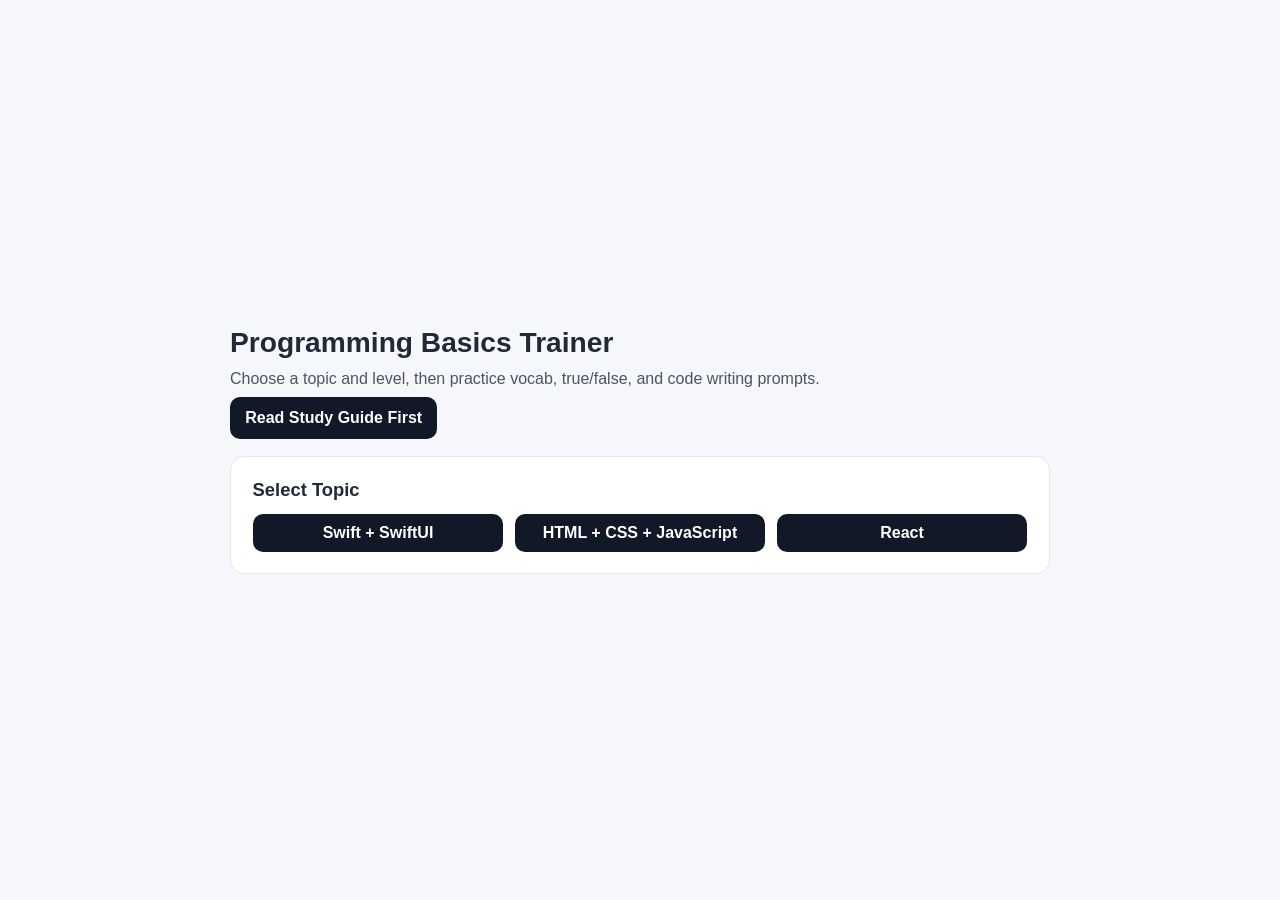
==== index.html @ 4b4fca65 "Expand learning content, Swift editor UX, and study mode" ====
<!doctype html>
<html lang="en">
  <head>
    <meta charset="UTF-8" />
    <meta name="viewport" content="width=device-width, initial-scale=1.0" />
    <title>Programming Basics Trainer</title>
    <link rel="stylesheet" href="styles.css" />
  </head>
  <body>
    <main class="app">
      <header class="header">
        <h1 id="appTitle">Programming Basics Trainer</h1>
        <p id="appSubtitle">Choose a topic and level, then practice vocab, true/false, and code writing prompts.</p>
        <p class="study-link-wrap">
          <a class="study-link" href="study-guide.html">Read Study Guide First</a>
        </p>
      </header>

      <section class="card" id="topicCard">
        <h2>Select Topic</h2>
        <div class="topic-grid">
          <button class="topic-btn" data-topic="swift">Swift + SwiftUI</button>
          <button class="topic-btn" data-topic="web">HTML + CSS + JavaScript</button>
          <button class="topic-btn" data-topic="react">React</button>
        </div>
      </section>

      <section class="card hidden" id="levelCard">
        <h2>Select Difficulty</h2>
        <div class="level-grid">
          <button class="level-btn" data-level="beginner">Beginner</button>
          <button class="level-btn" data-level="medium">Medium</button>
          <button class="level-btn" data-level="advanced">Advanced</button>
        </div>
      </section>

      <section class="status-bar hidden" id="statusBar">
        <div id="progressText">Question 1</div>
        <div id="scoreText">Score: 0</div>
      </section>

      <section class="card hidden" id="questionCard">
        <label class="study-toggle" for="studyModeToggle">
          <input type="checkbox" id="studyModeToggle" />
          Study mode (show quick tips)
        </label>
        <div class="study-tip hidden" id="studyTip"></div>
        <div class="tag" id="questionType">Vocabulary</div>
        <h2 id="questionPrompt"></h2>
        <div id="answerArea"></div>
        <div class="actions">
          <button id="submitBtn">Submit</button>
          <button id="nextBtn" disabled>Next</button>
        </div>
        <p id="feedback" class="feedback"></p>
      </section>

      <section class="card hidden" id="resultsCard">
        <h2>Session Complete</h2>
        <p id="finalScore"></p>
        <button id="restartBtn">Restart</button>
        <button id="changeLevelBtn">Change Level</button>
        <button id="changeTopicBtn">Change Topic</button>
      </section>
    </main>

    <script src="app.js"></script>
  </body>
</html>
---- styles.css ----
:root {
  color-scheme: light;
  font-family: Inter, -apple-system, BlinkMacSystemFont, "Segoe UI", Roboto, sans-serif;
  --bg: #f5f7fb;
  --surface: #ffffff;
  --text: #1f2937;
  --muted: #4b5563;
  --border: #e5e7eb;
  --border-strong: #d1d5db;
  --primary: #111827;
  --accent: #4f46e5;
  --accent-soft: #eef2ff;
  --tag-bg: #e0e7ff;
  --tag-text: #3730a3;
}

* {
  box-sizing: border-box;
}

body {
  margin: 0;
  min-height: 100vh;
  background: var(--bg);
  color: var(--text);
  display: grid;
  place-items: center;
  padding: 1.25rem;
}

.app {
  width: min(820px, 100%);
  display: grid;
  gap: 1.1rem;
}

.header h1 {
  margin: 0;
  font-size: clamp(1.6rem, 2.2vw, 2rem);
  line-height: 1.2;
}

.header p {
  margin: 0.45rem 0 0;
  color: var(--muted);
  line-height: 1.45;
}

.study-link-wrap {
  margin-top: 0.95rem;
}

.study-link {
  display: inline-block;
  text-decoration: none;
  background: var(--primary);
  color: white;
  border-radius: 10px;
  padding: 0.58rem 0.95rem;
  font-weight: 600;
  transition: transform 120ms ease, opacity 120ms ease;
}

.study-link:hover {
  opacity: 0.9;
  transform: translateY(-1px);
}

.status-bar,
.card {
  background: var(--surface);
  border-radius: 14px;
  border: 1px solid var(--border);
}

.status-bar {
  display: flex;
  justify-content: space-between;
  align-items: center;
  padding: 0.8rem 1rem;
  font-weight: 600;
}

.card {
  padding: 1.35rem;
}

.card h2 {
  margin: 0 0 0.8rem;
  font-size: 1.15rem;
}

.topic-grid {
  display: grid;
  grid-template-columns: repeat(3, minmax(0, 1fr));
  gap: 0.7rem;
  margin-top: 0.25rem;
}

.topic-btn {
  text-align: center;
}

.level-grid {
  display: grid;
  grid-template-columns: repeat(3, minmax(0, 1fr));
  gap: 0.7rem;
}

.level-btn {
  text-align: center;
}

.tag {
  display: inline-block;
  background: var(--tag-bg);
  color: var(--tag-text);
  border-radius: 999px;
  padding: 0.24rem 0.68rem;
  font-size: 0.78rem;
  font-weight: 600;
  margin-bottom: 0.55rem;
}

.study-toggle {
  display: inline-flex;
  align-items: center;
  gap: 0.5rem;
  margin-bottom: 0.8rem;
  color: var(--muted);
  font-weight: 600;
}

.study-toggle input {
  width: 1rem;
  height: 1rem;
  accent-color: var(--accent);
}

.study-tip {
  margin-bottom: 0.9rem;
  border: 1px solid #c7d2fe;
  background: #f5f7ff;
  color: #3730a3;
  border-radius: 10px;
  padding: 0.62rem 0.78rem;
  line-height: 1.45;
  font-size: 0.93rem;
}

#questionPrompt {
  margin: 0 0 1rem;
  line-height: 1.35;
}

.option-list {
  display: grid;
  gap: 0.55rem;
}

.option-btn,
button,
textarea {
  font: inherit;
}

.option-btn {
  text-align: left;
  border: 1px solid var(--border-strong);
  background: #f9fafb;
  color: var(--primary);
  border-radius: 10px;
  padding: 0.65rem 0.85rem;
  cursor: pointer;
  transition: border-color 120ms ease, background-color 120ms ease, transform 120ms ease;
}

.option-btn:hover {
  border-color: #b8c0cc;
  transform: translateY(-1px);
}

.option-btn.selected {
  border-color: var(--accent);
  background: var(--accent-soft);
}

textarea {
  width: 100%;
  min-height: 140px;
  resize: vertical;
  border: 1px solid var(--border-strong);
  border-radius: 10px;
  padding: 0.75rem;
  line-height: 1.45;
}

.code-editor {
  border: 1px solid var(--border-strong);
  border-radius: 12px;
  overflow: hidden;
  background: #f8fafc;
}

.code-editor-bar {
  display: flex;
  align-items: center;
  gap: 0.45rem;
  padding: 0.45rem 0.65rem;
  border-bottom: 1px solid var(--border);
  background: #eef2f7;
}

.dot {
  width: 0.62rem;
  height: 0.62rem;
  border-radius: 50%;
  display: inline-block;
}

.dot.red {
  background: #f87171;
}

.dot.yellow {
  background: #fbbf24;
}

.dot.green {
  background: #34d399;
}

.editor-title {
  margin-left: 0.4rem;
  font-size: 0.82rem;
  color: #475569;
  font-weight: 600;
}

.code-input {
  border: none;
  border-radius: 0;
  min-height: 180px;
  font-family: ui-monospace, SFMono-Regular, Menlo, Monaco, Consolas, "Liberation Mono", "Courier New", monospace;
  font-size: 0.92rem;
}

.swift-editor {
  background: #0f172a;
  border-color: #1e293b;
}

.swift-editor .code-editor-bar {
  background: #111827;
  border-bottom-color: #1f2937;
}

.swift-editor .editor-title {
  color: #cbd5e1;
}

.swift-editor .code-input {
  background: #0f172a;
  color: #e2e8f0;
}

.swift-editor .code-input::placeholder {
  color: #94a3b8;
}

.autofill-bar {
  margin-top: 0.55rem;
  display: flex;
  flex-wrap: wrap;
  gap: 0.45rem;
}

.autofill-chip {
  border: 1px solid #c7d2fe;
  background: #eef2ff;
  color: #3730a3;
  border-radius: 999px;
  padding: 0.34rem 0.62rem;
  font-size: 0.78rem;
  font-family: ui-monospace, SFMono-Regular, Menlo, Monaco, Consolas, "Liberation Mono", "Courier New", monospace;
}

.autofill-chip:hover:not([disabled]) {
  transform: translateY(-1px);
  background: #e0e7ff;
}

.actions {
  margin-top: 1rem;
  display: flex;
  gap: 0.6rem;
  flex-wrap: wrap;
}

#resultsCard button + button {
  margin-left: 0.6rem;
}

button {
  border: none;
  border-radius: 10px;
  padding: 0.62rem 1rem;
  cursor: pointer;
  background: var(--primary);
  color: white;
  font-weight: 600;
  transition: transform 120ms ease, opacity 120ms ease;
}

button:hover:not([disabled]) {
  transform: translateY(-1px);
}

button[disabled] {
  opacity: 0.45;
  cursor: not-allowed;
}

button:focus-visible,
.study-link:focus-visible,
.option-btn:focus-visible,
textarea:focus-visible {
  outline: 2px solid var(--accent);
  outline-offset: 2px;
}

.feedback {
  min-height: 1.4rem;
  margin-top: 0.8rem;
  font-weight: 600;
}

.feedback.correct {
  color: #047857;
}

.feedback.incorrect {
  color: #b91c1c;
}

.hidden {
  display: none;
}

.guide-layout {
  display: grid;
  gap: 1rem;
}

.guide-grid {
  display: grid;
  gap: 1rem;
}

.guide-section h2 {
  margin-top: 0;
}

.guide-section h3 {
  margin-bottom: 0.45rem;
}

.guide-section p,
.guide-section li {
  color: #374151;
  line-height: 1.55;
}

@media (max-width: 760px) {
  body {
    padding: 0.9rem;
  }

  .app {
    width: 100%;
    gap: 0.9rem;
  }

  .card {
    padding: 1rem;
  }

  .topic-grid,
  .level-grid {
    grid-template-columns: 1fr;
  }

  .status-bar {
    flex-direction: column;
    align-items: flex-start;
    gap: 0.25rem;
  }

  #resultsCard button {
    width: 100%;
  }

  #resultsCard button + button {
    margin-left: 0;
  }
}
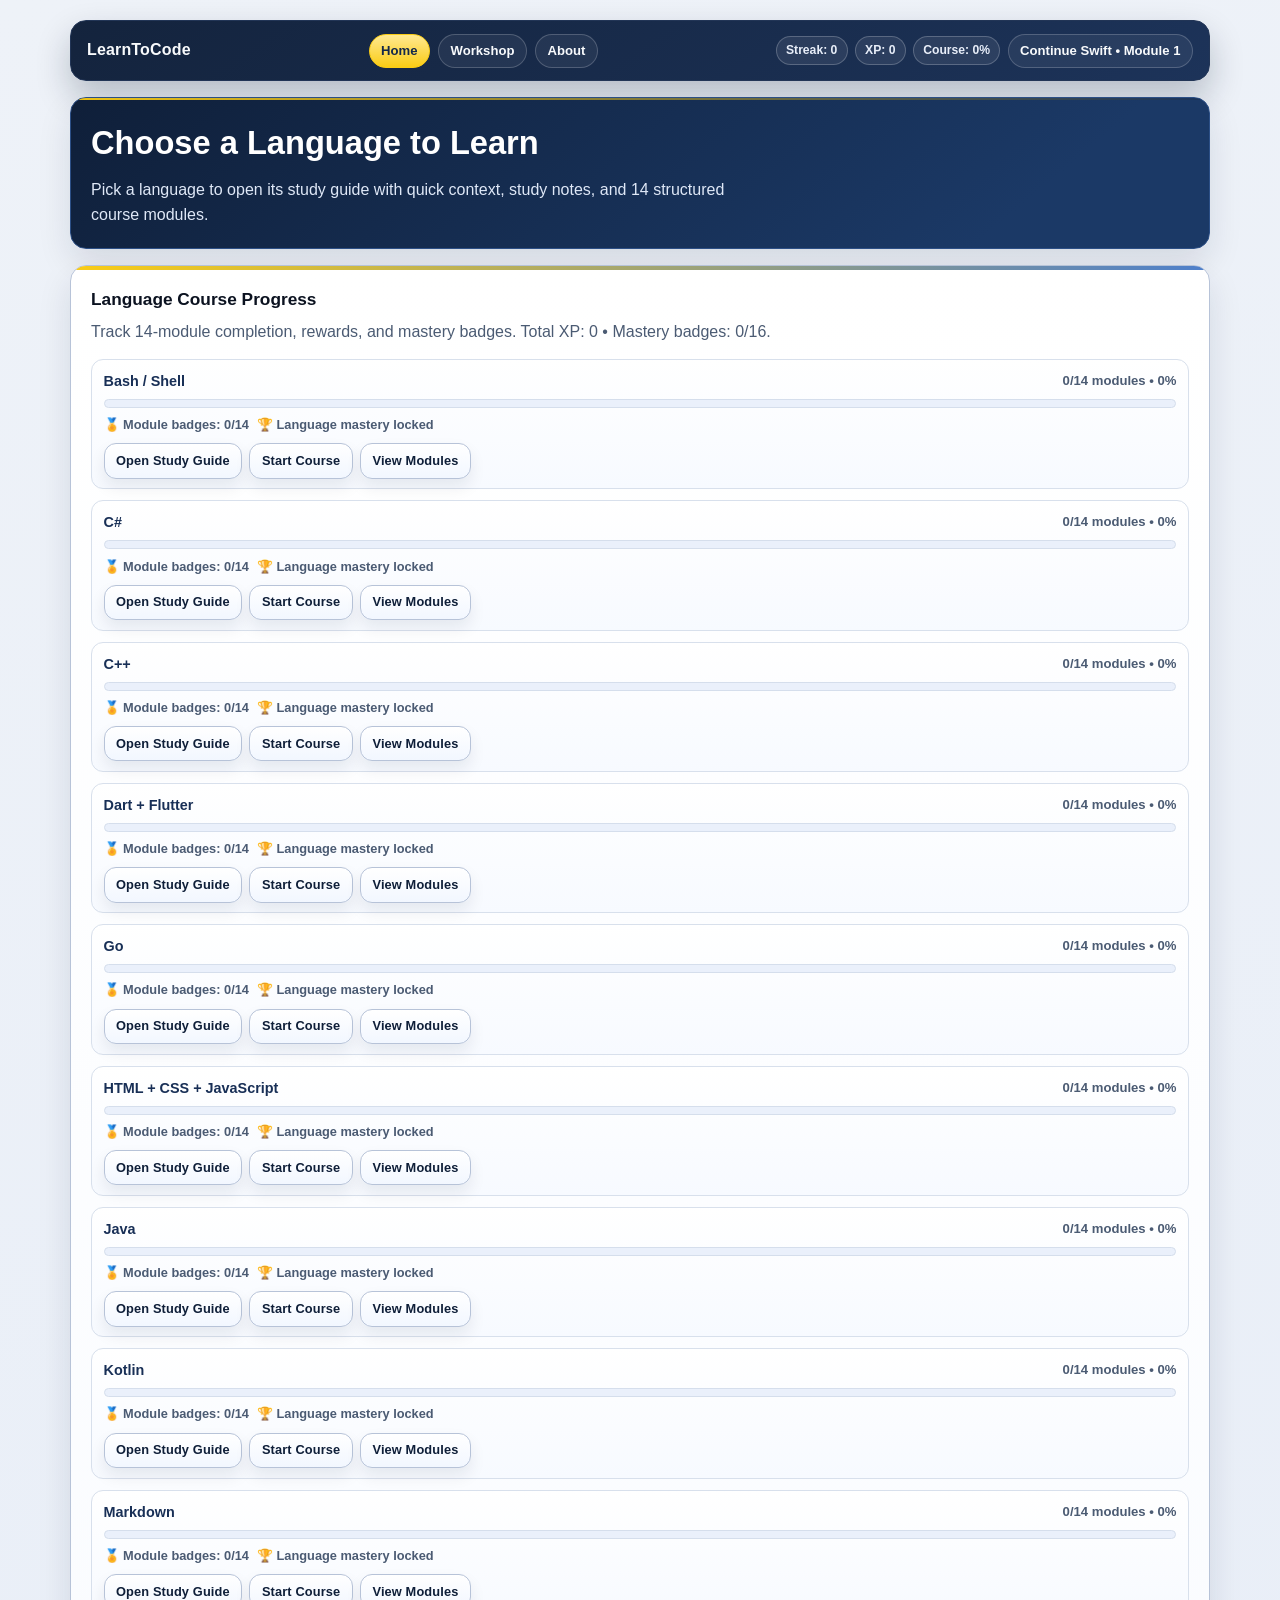
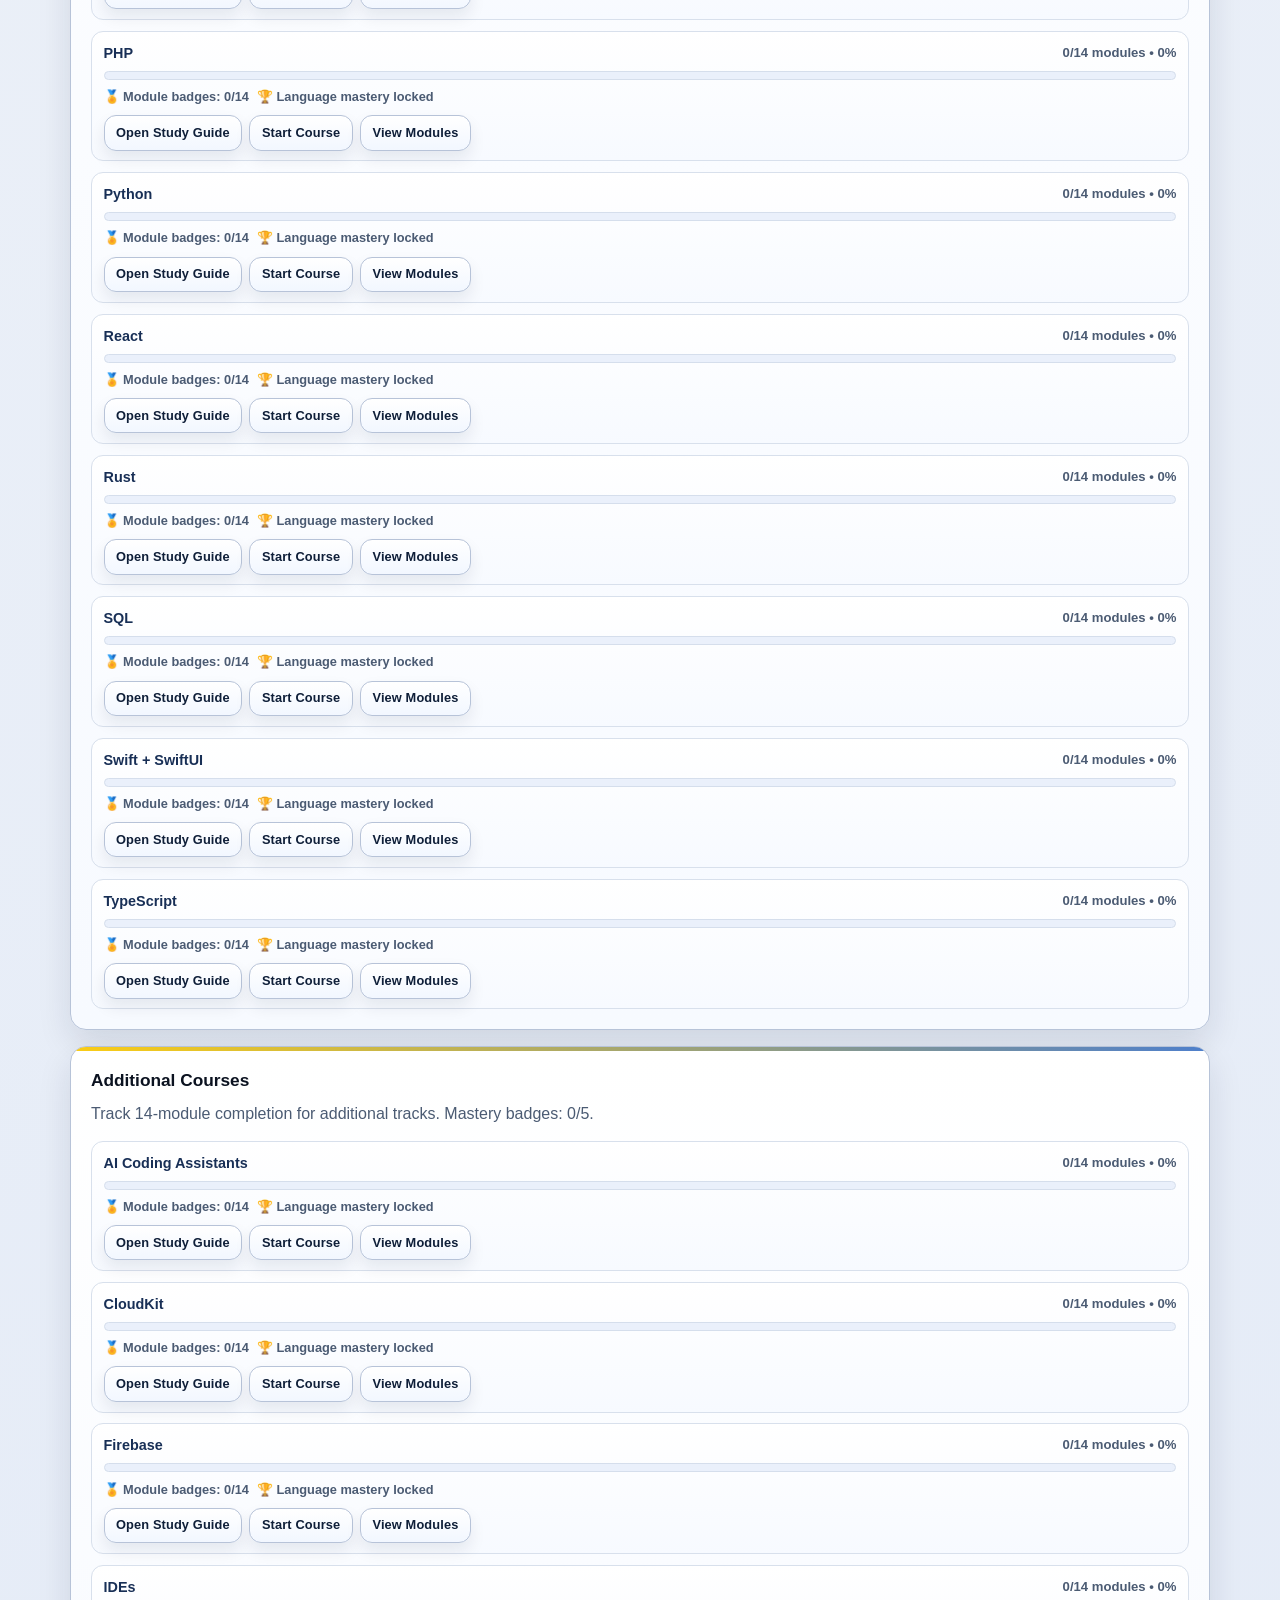
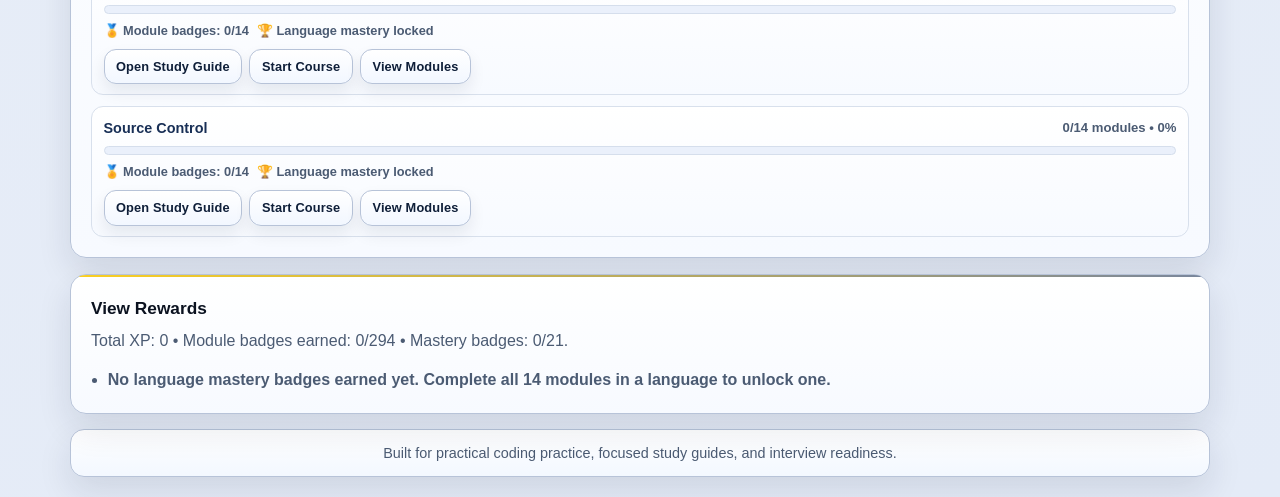
==== commit 4169f7ff: "Update site content and structure" ====
--- a/index.html
+++ b/index.html
@@ -3,67 +3,55 @@
   <head>
     <meta charset="UTF-8" />
     <meta name="viewport" content="width=device-width, initial-scale=1.0" />
-    <title>Programming Basics Trainer</title>
+    <title>Learn to Code Home</title>
     <link rel="stylesheet" href="styles.css" />
   </head>
   <body>
-    <main class="app">
-      <header class="header">
-        <h1 id="appTitle">Programming Basics Trainer</h1>
-        <p id="appSubtitle">Choose a topic and level, then practice vocab, true/false, and code writing prompts.</p>
-        <p class="study-link-wrap">
-          <a class="study-link" href="study-guide.html">Read Study Guide First</a>
+    <header class="site-header">
+      <div class="site-header-inner">
+        <a class="site-brand" href="index.html">LearnToCode</a>
+        <nav class="site-nav" aria-label="Primary">
+          <a class="site-nav-link active" href="index.html">Home</a>
+          <a class="site-nav-link" href="workshop.html">Workshop</a>
+          <a class="site-nav-link" href="about.html">About</a>
+        </nav>
+      </div>
+    </header>
+
+    <main class="app home-layout">
+      <header class="card home-hero">
+        <h1>Choose a Language to Learn</h1>
+        <p>
+          Pick a language to open its study guide with quick context, study notes, and 14 structured course modules.
         </p>
       </header>
 
-      <section class="card" id="topicCard">
-        <h2>Select Topic</h2>
-        <div class="topic-grid">
-          <button class="topic-btn" data-topic="swift">Swift + SwiftUI</button>
-          <button class="topic-btn" data-topic="web">HTML + CSS + JavaScript</button>
-          <button class="topic-btn" data-topic="react">React</button>
-        </div>
+      <section class="card home-card home-card-accent" id="courseProgressCard">
+        <h2>Language Course Progress</h2>
+        <p id="courseProgressIntro">Track how much of each 14-module language course you have completed.</p>
+        <div class="home-progress-grid" id="homeProgressGrid" aria-live="polite"></div>
       </section>
 
-      <section class="card hidden" id="levelCard">
-        <h2>Select Difficulty</h2>
-        <div class="level-grid">
-          <button class="level-btn" data-level="beginner">Beginner</button>
-          <button class="level-btn" data-level="medium">Medium</button>
-          <button class="level-btn" data-level="advanced">Advanced</button>
-        </div>
+      <section class="card home-card home-card-accent" id="additionalCoursesCard">
+        <h2>Additional Courses</h2>
+        <p id="additionalCoursesIntro">Track Source Control and IDEs with the same module flow and rewards.</p>
+        <div class="home-progress-grid" id="homeAdditionalProgressGrid" aria-live="polite"></div>
       </section>
 
-      <section class="status-bar hidden" id="statusBar">
-        <div id="progressText">Question 1</div>
-        <div id="scoreText">Score: 0</div>
+      <section class="card home-card" id="rewardsSummaryCard">
+        <h2>View Rewards</h2>
+        <p id="rewardsOverview">Earn module badges and full language mastery badges as you pass modules.</p>
+        <ul id="masteryBadgeList" class="rewards-list" aria-live="polite"></ul>
       </section>
 
-      <section class="card hidden" id="questionCard">
-        <label class="study-toggle" for="studyModeToggle">
-          <input type="checkbox" id="studyModeToggle" />
-          Study mode (show quick tips)
-        </label>
-        <div class="study-tip hidden" id="studyTip"></div>
-        <div class="tag" id="questionType">Vocabulary</div>
-        <h2 id="questionPrompt"></h2>
-        <div id="answerArea"></div>
-        <div class="actions">
-          <button id="submitBtn">Submit</button>
-          <button id="nextBtn" disabled>Next</button>
-        </div>
-        <p id="feedback" class="feedback"></p>
-      </section>
-
-      <section class="card hidden" id="resultsCard">
-        <h2>Session Complete</h2>
-        <p id="finalScore"></p>
-        <button id="restartBtn">Restart</button>
-        <button id="changeLevelBtn">Change Level</button>
-        <button id="changeTopicBtn">Change Topic</button>
-      </section>
     </main>
 
-    <script src="app.js"></script>
+    <footer class="site-footer">
+      <p>Built for practical coding practice, focused study guides, and interview readiness.</p>
+    </footer>
+
+    <script src="js/app/header-progress.js"></script>
+    <script src="js/pages/index.js"></script>
+
   </body>
 </html>
--- a/styles.css
+++ b/styles.css
@@ -1,17 +1,25 @@
 :root {
   color-scheme: light;
   font-family: Inter, -apple-system, BlinkMacSystemFont, "Segoe UI", Roboto, sans-serif;
-  --bg: #f5f7fb;
+  --bg: #eef2f8;
   --surface: #ffffff;
-  --text: #1f2937;
-  --muted: #4b5563;
-  --border: #e5e7eb;
-  --border-strong: #d1d5db;
-  --primary: #111827;
-  --accent: #4f46e5;
-  --accent-soft: #eef2ff;
-  --tag-bg: #e0e7ff;
-  --tag-text: #3730a3;
+  --surface-soft: #f6f9ff;
+  --text: #0b1220;
+  --muted: #4b5b73;
+  --border: #d8e0ec;
+  --border-strong: #b7c3d8;
+  --primary: #0f1f39;
+  --navy: #182f56;
+  --navy-soft: #29477a;
+  --accent: #facc15;
+  --accent-soft: #fef9c3;
+  --tag-bg: #102544;
+  --tag-text: #fde68a;
+  --on-dark: #f8fafc;
+  --success: #0f766e;
+  --danger: #b91c1c;
+  --card-shadow: 0 14px 34px rgba(15, 31, 57, 0.11);
+  --card-shadow-hover: 0 18px 40px rgba(15, 31, 57, 0.16);
 }
 
 * {
@@ -21,105 +29,652 @@
 body {
   margin: 0;
   min-height: 100vh;
-  background: var(--bg);
+  background:
+    radial-gradient(1200px 700px at -5% -15%, #fff8dc 0%, rgba(255, 248, 220, 0) 52%),
+    radial-gradient(950px 560px at 105% -18%, #dce7fb 0%, rgba(220, 231, 251, 0) 58%),
+    linear-gradient(165deg, var(--bg) 0%, #e4ebf7 100%);
   color: var(--text);
   display: grid;
   place-items: center;
+  gap: 0;
   padding: 1.25rem;
-}
-
+  line-height: 1.55;
+}
+
+.site-header,
+.site-footer,
+.guide-page-shell,
 .app {
-  width: min(820px, 100%);
-  display: grid;
-  gap: 1.1rem;
+  width: min(1140px, 100%);
+}
+
+.app {
+  display: grid;
+  gap: 1rem;
+}
+
+.site-header {
+  margin-bottom: 0.95rem;
+  border-radius: 16px;
+  border: 1px solid #223556;
+  background:
+    linear-gradient(145deg, rgba(15, 31, 57, 0.98) 0%, rgba(24, 47, 86, 0.98) 100%);
+  box-shadow: 0 16px 34px rgba(10, 24, 46, 0.24);
+  backdrop-filter: blur(8px);
+}
+
+.site-header-inner {
+  display: flex;
+  align-items: center;
+  justify-content: space-between;
+  gap: 0.8rem;
+  padding: 0.8rem 1rem;
+}
+
+.site-header-meta {
+  display: flex;
+  align-items: center;
+  gap: 0.45rem;
+  flex-wrap: wrap;
+  justify-content: flex-end;
+}
+
+.header-stat {
+  border: 1px solid rgba(248, 250, 252, 0.22);
+  background: rgba(248, 250, 252, 0.08);
+  color: #e8eef9;
+  border-radius: 999px;
+  padding: 0.24rem 0.58rem;
+  font-size: 0.76rem;
+  font-weight: 640;
+}
+
+.header-continue {
+  font-size: 0.76rem;
+  padding: 0.3rem 0.62rem;
+}
+
+.site-brand {
+  color: var(--on-dark);
+  text-decoration: none;
+  font-size: 1rem;
+  font-weight: 800;
+  letter-spacing: 0.01em;
+}
+
+.site-nav {
+  display: flex;
+  flex-wrap: wrap;
+  gap: 0.5rem;
+}
+
+.site-nav-link {
+  text-decoration: none;
+  color: var(--on-dark);
+  border: 1px solid rgba(248, 250, 252, 0.2);
+  background: rgba(248, 250, 252, 0.06);
+  border-radius: 999px;
+  padding: 0.36rem 0.72rem;
+  font-size: 0.82rem;
+  font-weight: 650;
+  transition: transform 140ms ease, border-color 140ms ease, background-color 140ms ease, opacity 140ms ease;
+}
+
+.site-nav-link:hover {
+  transform: translateY(-1px);
+  border-color: rgba(248, 250, 252, 0.4);
+  background: rgba(248, 250, 252, 0.12);
+  color: #ffffff;
+}
+
+.site-nav-link.active {
+  color: #13284a;
+  border-color: #facc15;
+  background: linear-gradient(180deg, #ffe991 0%, #facc15 100%);
+}
+
+.site-footer {
+  margin-top: 0.95rem;
+  border-radius: 14px;
+  border: 1px solid var(--border-strong);
+  background: linear-gradient(180deg, #ffffff 0%, #f3f8ff 100%);
+  box-shadow: var(--card-shadow);
+  padding: 0.76rem 0.95rem;
+  display: flex;
+  justify-content: center;
+}
+
+.site-footer p {
+  margin: 0;
+  color: var(--muted);
+  font-size: 0.9rem;
+  font-weight: 520;
+  text-align: center;
 }
 
 .header h1 {
   margin: 0;
-  font-size: clamp(1.6rem, 2.2vw, 2rem);
+  font-size: clamp(1.55rem, 2.3vw, 2rem);
   line-height: 1.2;
 }
 
 .header p {
-  margin: 0.45rem 0 0;
-  color: var(--muted);
-  line-height: 1.45;
+  margin: 0.5rem 0 0;
+  color: var(--muted);
 }
 
 .study-link-wrap {
   margin-top: 0.95rem;
 }
 
-.study-link {
-  display: inline-block;
+.link-row {
+  display: flex;
+  align-items: center;
+  flex-wrap: wrap;
+  gap: 0.58rem;
+}
+
+.card,
+.status-bar {
+  border-radius: 16px;
+  border: 1px solid var(--border);
+  box-shadow: var(--card-shadow);
+}
+
+.card {
+  position: relative;
+  overflow: hidden;
+  background: linear-gradient(180deg, #ffffff 0%, #f7faff 100%);
+  padding: 1.25rem;
+  transition: transform 150ms ease, border-color 150ms ease, box-shadow 150ms ease;
+}
+
+.card::before {
+  content: "";
+  position: absolute;
+  inset: 0 auto auto 0;
+  width: 100%;
+  height: 2px;
+  background: linear-gradient(90deg, rgba(250, 204, 21, 0.95) 0%, rgba(24, 47, 86, 0.58) 100%);
+}
+
+.card:hover {
+  transform: translateY(-1px);
+  border-color: var(--border-strong);
+  box-shadow: var(--card-shadow-hover);
+}
+
+.card h2 {
+  margin: 0 0 0.68rem;
+  font-size: 1.12rem;
+}
+
+.home-layout,
+.topic-layout,
+.guide-layout {
+  gap: 1rem;
+}
+
+.card.home-hero,
+.home-hero {
+  background: linear-gradient(140deg, #0f1f39 0%, #1b3966 82%);
+  border-color: #2c4f86;
+  color: var(--on-dark);
+}
+
+.card.home-hero:hover,
+.home-hero:hover {
+  transform: none;
+  box-shadow: var(--card-shadow);
+}
+
+.card.home-hero h1,
+.home-hero h1 {
+  margin: 0;
+  color: #ffffff;
+  font-size: clamp(1.7rem, 2.55vw, 2.2rem);
+}
+
+.card.home-hero p,
+.home-hero p {
+  margin: 0.62rem 0 0;
+  color: #dfe8f7;
+  max-width: 74ch;
+}
+
+.study-link,
+button {
+  font: inherit;
+  border-radius: 12px;
+  border: 1px solid transparent;
   text-decoration: none;
-  background: var(--primary);
-  color: white;
+  display: inline-flex;
+  align-items: center;
+  justify-content: center;
+  gap: 0.4rem;
+  padding: 0.64rem 0.98rem;
+  font-weight: 670;
+  letter-spacing: 0.01em;
+  cursor: pointer;
+  transition: transform 140ms ease, opacity 140ms ease, background-color 140ms ease, border-color 140ms ease, box-shadow 140ms ease;
+}
+
+.study-link,
+button:not(.option-btn) {
+  color: var(--on-dark);
+  background: linear-gradient(145deg, var(--navy) 0%, #264575 100%);
+  box-shadow: 0 10px 20px rgba(24, 47, 86, 0.22);
+}
+
+.study-link:hover,
+button:not(.option-btn):hover:not([disabled]) {
+  transform: translateY(-1px);
+  background: linear-gradient(145deg, var(--navy-soft) 0%, #34568e 100%);
+  box-shadow: 0 14px 24px rgba(24, 47, 86, 0.25);
+}
+
+.study-link.secondary {
+  color: var(--primary);
+  border-color: var(--border-strong);
+  background: linear-gradient(180deg, #ffffff 0%, #f2f7ff 100%);
+  box-shadow: 0 8px 16px rgba(15, 31, 57, 0.08);
+}
+
+.study-link.secondary:hover {
+  background: #ecf3ff;
+  color: #0f1f39;
+}
+
+button {
+  border: none;
+}
+
+button[disabled] {
+  opacity: 0.5;
+  cursor: not-allowed;
+  transform: none;
+}
+
+button:focus-visible,
+.study-link:focus-visible,
+.option-btn:focus-visible,
+textarea:focus-visible,
+.site-nav-link:focus-visible {
+  outline: 2px solid var(--accent);
+  outline-offset: 2px;
+}
+
+.home-grid {
+  display: grid;
+  gap: 1rem;
+  grid-template-columns: repeat(2, minmax(0, 1fr));
+}
+
+.language-grid {
+  display: grid;
+  grid-template-columns: 1fr;
+  gap: 0.8rem;
+}
+
+.home-card {
+  border-color: var(--border-strong);
+}
+
+.home-card-accent {
+  position: relative;
+  overflow: hidden;
+}
+
+.home-card-accent::before {
+  content: "";
+  position: absolute;
+  top: 0;
+  left: 0;
+  right: 0;
+  height: 4px;
+  background: linear-gradient(90deg, var(--accent) 0%, #4e7fcb 100%);
+}
+
+.home-card:hover {
+  box-shadow: 0 20px 34px rgba(15, 31, 57, 0.16);
+}
+
+.home-card h2 {
+  margin: 0;
+  font-size: 1.08rem;
+}
+
+.home-card p {
+  margin: 0.5rem 0 0.86rem;
+  color: var(--muted);
+}
+
+.rewards-list {
+  margin: 0.2rem 0 0;
+  padding-left: 1.05rem;
+  display: grid;
+  gap: 0.3rem;
+}
+
+.rewards-list li {
+  color: var(--muted);
+  font-weight: 600;
+}
+
+.home-progress-grid {
+  display: grid;
+  gap: 0.68rem;
+}
+
+.home-progress-row {
+  border: 1px solid var(--border);
+  border-radius: 12px;
+  background: linear-gradient(180deg, #ffffff 0%, #f7faff 100%);
+  padding: 0.62rem 0.72rem;
+}
+
+.home-progress-row.completed {
+  border-color: #86efac;
+  background: linear-gradient(180deg, #f0fdf4 0%, #dcfce7 100%);
+}
+
+.home-progress-head {
+  display: flex;
+  align-items: center;
+  justify-content: space-between;
+  gap: 0.65rem;
+  margin-bottom: 0.42rem;
+}
+
+.home-progress-head strong {
+  color: var(--navy);
+  font-size: 0.9rem;
+}
+
+.module-unlocked-badge {
+  display: inline-flex;
+  align-items: center;
+  margin-left: 0.4rem;
+  border-radius: 999px;
+  border: 1px solid var(--border-strong);
+  background: var(--accent-soft);
+  color: var(--navy);
+  padding: 0.12rem 0.5rem;
+  font-size: 0.68rem;
+  font-weight: 700;
+  letter-spacing: 0.02em;
+  text-transform: uppercase;
+}
+
+.language-complete-badge {
+  display: inline-flex;
+  align-items: center;
+  margin-left: 0.4rem;
+  border-radius: 999px;
+  border: 1px solid #16a34a;
+  background: #16a34a;
+  color: #ffffff;
+  padding: 0.12rem 0.5rem;
+  font-size: 0.68rem;
+  font-weight: 700;
+  letter-spacing: 0.02em;
+  text-transform: uppercase;
+}
+
+.home-progress-head span {
+  color: var(--muted);
+  font-size: 0.82rem;
+  font-weight: 600;
+}
+
+.home-progress-track {
+  width: 100%;
+  height: 9px;
+  border-radius: 999px;
+  border: 1px solid #d5deec;
+  background: #eaf0fb;
+  overflow: hidden;
+}
+
+.home-progress-fill {
+  display: block;
+  height: 100%;
+  border-radius: 999px;
+  background: linear-gradient(90deg, #274778 0%, #4e7fcb 100%);
+}
+
+.home-progress-fill.completed {
+  background: linear-gradient(90deg, #16a34a 0%, #22c55e 100%);
+}
+
+.home-reward-line {
+  margin-top: 0.45rem;
+  display: flex;
+  flex-wrap: wrap;
+  gap: 0.5rem;
+  color: var(--muted);
+  font-size: 0.8rem;
+  font-weight: 620;
+}
+
+.home-progress-actions {
+  margin-top: 0.52rem;
+  display: flex;
+  flex-wrap: wrap;
+  gap: 0.45rem;
+}
+
+.home-progress-link {
+  font-size: 0.8rem;
+  padding: 0.42rem 0.72rem;
+}
+
+.module-list {
+  margin-top: 0.6rem;
+  display: grid;
+  grid-template-columns: repeat(auto-fit, minmax(112px, 1fr));
+  gap: 0.4rem;
+}
+
+.module-chip {
+  display: inline-flex;
+  align-items: center;
+  justify-content: center;
+  min-height: 34px;
   border-radius: 10px;
-  padding: 0.58rem 0.95rem;
-  font-weight: 600;
-  transition: transform 120ms ease, opacity 120ms ease;
-}
-
-.study-link:hover {
-  opacity: 0.9;
-  transform: translateY(-1px);
-}
-
-.status-bar,
-.card {
-  background: var(--surface);
+  border: 1px solid var(--border-strong);
+  padding: 0.36rem 0.58rem;
+  font-size: 0.8rem;
+  font-weight: 620;
+  text-decoration: none;
+}
+
+.module-chip.completed {
+  color: var(--navy);
+  background: linear-gradient(180deg, #ffffff 0%, #eff5ff 100%);
+}
+
+.module-chip.completed:hover {
+  background: #e7f0ff;
+}
+
+.module-chip.locked {
+  color: #7b8aa0;
+  background: #edf1f6;
+  border-color: #d7dee8;
+  cursor: not-allowed;
+  pointer-events: none;
+}
+
+.language-grid .home-card {
+  display: grid;
+  grid-template-columns: minmax(0, 1fr) auto;
+  grid-template-areas:
+    "title action"
+    "desc action";
+  align-items: center;
+  column-gap: 1rem;
+  row-gap: 0.34rem;
+  padding: 1.08rem 1.16rem;
+}
+
+.language-grid .home-card h2 {
+  grid-area: title;
+}
+
+.language-grid .home-card p {
+  grid-area: desc;
+  margin: 0;
+  max-width: 70ch;
+}
+
+.language-grid .home-card .link-row {
+  grid-area: action;
+  justify-content: flex-end;
+}
+
+.language-grid .home-card .study-link {
+  white-space: nowrap;
+}
+
+.source-control-card {
+  border-color: #8fb3e8;
+  background: linear-gradient(180deg, #f6faff 0%, #edf5ff 100%);
+}
+
+.source-control-card h2 {
+  color: var(--navy);
+}
+
+.track-badge {
+  display: inline-flex;
+  align-items: center;
+  margin-left: 0.42rem;
+  border-radius: 999px;
+  border: 1px solid #9fc2f5;
+  background: #dcebff;
+  color: #1e4f90;
+  padding: 0.14rem 0.52rem;
+  font-size: 0.7rem;
+  font-weight: 700;
+  letter-spacing: 0.03em;
+  text-transform: uppercase;
+}
+
+.topic-layout .home-hero {
+  border-color: #3a5c93;
+}
+
+.topic-info-card {
+  background: linear-gradient(180deg, #ffffff 0%, #f4f8ff 100%);
+}
+
+.topic-info-card h2 {
+  color: var(--navy);
+  font-size: 1rem;
+}
+
+.topic-info-card p {
+  margin: 0.52rem 0 0;
+  color: var(--muted);
+  max-width: 76ch;
+}
+
+.topic-industry-list {
+  margin: 0.56rem 0 0;
+  padding-left: 1.1rem;
+  display: grid;
+  gap: 0.3rem;
+}
+
+.topic-industry-list li {
+  color: var(--muted);
+}
+
+.topic-actions-card {
+  background: linear-gradient(180deg, #fcfdff 0%, #f1f6ff 100%);
+}
+
+.topic-actions-card .link-row {
+  margin-top: 0;
+  justify-content: flex-end;
+  gap: 0.62rem;
+}
+
+.topic-action-link {
+  min-width: 158px;
+  padding: 0.7rem 1.06rem;
   border-radius: 14px;
-  border: 1px solid var(--border);
+  font-weight: 700;
+}
+
+.topic-action-review {
+  border: 1px solid var(--border-strong);
+}
+
+.topic-action-test {
+  box-shadow: 0 12px 22px rgba(24, 47, 86, 0.23);
+}
+
+.topic-back-card .link-row {
+  margin-top: 0;
+  justify-content: flex-start;
+}
+
+.topic-grid {
+  display: grid;
+  grid-template-columns: repeat(auto-fit, minmax(190px, 1fr));
+  gap: 0.72rem;
+  margin-top: 0.3rem;
+}
+
+.level-grid {
+  display: grid;
+  grid-template-columns: repeat(3, minmax(0, 1fr));
+  gap: 0.7rem;
+}
+
+.path-grid {
+  display: grid;
+  grid-template-columns: 1fr;
+  gap: 0.7rem;
+}
+
+.topic-btn,
+.level-btn,
+.path-btn {
+  text-align: center;
+}
+
+#languageProgressCard p {
+  margin: 0.35rem 0 0;
+  color: var(--muted);
+}
+
+#courseRoadmapCard p {
+  margin: 0.38rem 0 0;
+  color: var(--muted);
+}
+
+#courseRoadmapObjective,
+#courseRoadmapOutcome {
+  font-weight: 530;
+}
+
+#badgeProgressText {
+  font-weight: 620;
 }
 
 .status-bar {
   display: flex;
+  align-items: center;
   justify-content: space-between;
-  align-items: center;
-  padding: 0.8rem 1rem;
-  font-weight: 600;
-}
-
-.card {
-  padding: 1.35rem;
-}
-
-.card h2 {
-  margin: 0 0 0.8rem;
-  font-size: 1.15rem;
-}
-
-.topic-grid {
-  display: grid;
-  grid-template-columns: repeat(3, minmax(0, 1fr));
-  gap: 0.7rem;
-  margin-top: 0.25rem;
-}
-
-.topic-btn {
-  text-align: center;
-}
-
-.level-grid {
-  display: grid;
-  grid-template-columns: repeat(3, minmax(0, 1fr));
-  gap: 0.7rem;
-}
-
-.level-btn {
-  text-align: center;
-}
-
-.tag {
-  display: inline-block;
-  background: var(--tag-bg);
-  color: var(--tag-text);
-  border-radius: 999px;
-  padding: 0.24rem 0.68rem;
-  font-size: 0.78rem;
-  font-weight: 600;
-  margin-bottom: 0.55rem;
+  gap: 0.8rem;
+  padding: 0.78rem 0.95rem;
+  border-color: #243a60;
+  color: var(--on-dark);
+  font-weight: 650;
+  background: linear-gradient(145deg, var(--primary) 0%, #1a3561 100%);
 }
 
 .study-toggle {
@@ -128,7 +683,7 @@
   gap: 0.5rem;
   margin-bottom: 0.8rem;
   color: var(--muted);
-  font-weight: 600;
+  font-weight: 650;
 }
 
 .study-toggle input {
@@ -138,51 +693,193 @@
 }
 
 .study-tip {
-  margin-bottom: 0.9rem;
-  border: 1px solid #c7d2fe;
-  background: #f5f7ff;
-  color: #3730a3;
+  margin-bottom: 0.86rem;
+  border: 1px solid #f2d35b;
   border-radius: 10px;
-  padding: 0.62rem 0.78rem;
-  line-height: 1.45;
-  font-size: 0.93rem;
+  background: #fffbde;
+  color: #1f2f4c;
+  padding: 0.62rem 0.74rem;
+  font-size: 0.92rem;
+}
+
+.tag {
+  display: inline-flex;
+  align-items: center;
+  border-radius: 999px;
+  background: var(--tag-bg);
+  color: var(--tag-text);
+  padding: 0.27rem 0.7rem;
+  margin-bottom: 0.62rem;
+  font-size: 0.77rem;
+  font-weight: 650;
+}
+
+#questionCard {
+  border-color: var(--border-strong);
+  background: linear-gradient(180deg, var(--surface) 0%, var(--surface-soft) 100%);
 }
 
 #questionPrompt {
   margin: 0 0 1rem;
-  line-height: 1.35;
+  line-height: 1.55;
+  font-size: clamp(1.04rem, 1.8vw, 1.2rem);
+  font-weight: 700;
+  color: var(--navy);
+  padding: 0.78rem 0.88rem;
+  border: 1px solid var(--border-strong);
+  border-radius: 12px;
+  background: linear-gradient(180deg, #ffffff 0%, var(--surface-soft) 100%);
+  box-shadow: inset 0 1px 0 rgba(255, 255, 255, 0.7);
+}
+
+.output-prompt-text {
+  display: block;
+  margin-bottom: 0.58rem;
+  color: var(--navy);
+}
+
+.output-code-block {
+  margin: 0.1rem 0 0.55rem;
+  border: 1px solid var(--border-strong);
+  border-radius: 12px;
+  background: #0f172a;
+  color: #e2e8f0;
+  padding: 0.72rem 0.82rem;
+  overflow-x: auto;
+  font-family: ui-monospace, SFMono-Regular, Menlo, Monaco, Consolas, "Liberation Mono", "Courier New", monospace;
+  font-size: 0.9rem;
+  line-height: 1.5;
+}
+
+.visual-challenge {
+  margin-bottom: 0.74rem;
+  border: 1px solid var(--border-strong);
+  border-radius: 12px;
+  background: linear-gradient(180deg, #ffffff 0%, #f6faff 100%);
+  padding: 0.68rem 0.8rem;
+}
+
+.visual-challenge-title {
+  margin: 0 0 0.55rem;
+  color: var(--navy);
+  font-size: 0.88rem;
+  font-weight: 700;
+}
+
+.swift-preview-canvas {
+  border: 1px dashed var(--border-strong);
+  border-radius: 10px;
+  background: var(--surface);
+  padding: 0.68rem;
+}
+
+.swift-preview-row {
+  display: flex;
+  align-items: center;
+  gap: 0.58rem;
+}
+
+.swift-preview-column {
+  display: flex;
+  flex-direction: column;
+  align-items: flex-start;
+  gap: 0.5rem;
+}
+
+.swift-preview-circle {
+  width: 42px;
+  height: 42px;
+  border-radius: 999px;
+}
+
+.swift-preview-circle.circle-navy {
+  background: var(--navy-soft);
+}
+
+.swift-preview-circle.circle-accent {
+  background: var(--accent);
+}
+
+.swift-preview-title {
+  color: var(--navy);
+  font-weight: 700;
+}
+
+.swift-preview-button {
+  display: inline-flex;
+  align-items: center;
+  border-radius: 999px;
+  color: var(--on-dark);
+  background: linear-gradient(145deg, var(--navy) 0%, #234271 100%);
+  padding: 0.34rem 0.72rem;
+  font-size: 0.84rem;
+  font-weight: 620;
 }
 
 .option-list {
   display: grid;
-  gap: 0.55rem;
+  gap: 0.62rem;
+}
+
+.blank-answer-wrap {
+  display: grid;
+  gap: 0.42rem;
+}
+
+.blank-answer-label {
+  color: var(--muted);
+  font-size: 0.88rem;
+  font-weight: 620;
+}
+
+.blank-input {
+  width: 100%;
+  border: 1px solid var(--border-strong);
+  border-radius: 12px;
+  background: linear-gradient(180deg, #ffffff 0%, #f5f9ff 100%);
+  color: #0b1220;
+  padding: 0.65rem 0.78rem;
+  font: inherit;
+}
+
+.blank-input:focus-visible {
+  outline: 2px solid var(--accent);
+  outline-offset: 2px;
 }
 
 .option-btn,
-button,
 textarea {
   font: inherit;
 }
 
 .option-btn {
+  width: 100%;
   text-align: left;
   border: 1px solid var(--border-strong);
-  background: #f9fafb;
-  color: var(--primary);
-  border-radius: 10px;
-  padding: 0.65rem 0.85rem;
-  cursor: pointer;
-  transition: border-color 120ms ease, background-color 120ms ease, transform 120ms ease;
+  border-radius: 12px;
+  background: linear-gradient(180deg, #ffffff 0%, #f5f9ff 100%);
+  color: #0b1220;
+  padding: 0.68rem 0.88rem;
 }
 
 .option-btn:hover {
-  border-color: #b8c0cc;
+  border-color: #2b4b7f;
+  background: #edf4ff;
+  color: #0b1220;
   transform: translateY(-1px);
+  box-shadow: 0 8px 16px rgba(24, 47, 86, 0.12);
 }
 
 .option-btn.selected {
-  border-color: var(--accent);
-  background: var(--accent-soft);
+  border-color: #d9a400;
+  background: #fff3b0;
+  color: #0b1220;
+  box-shadow: 0 8px 18px rgba(250, 204, 21, 0.25);
+}
+
+.option-btn:focus-visible {
+  outline: 3px solid #facc15;
+  outline-offset: 2px;
 }
 
 textarea {
@@ -190,8 +887,9 @@
   min-height: 140px;
   resize: vertical;
   border: 1px solid var(--border-strong);
-  border-radius: 10px;
-  padding: 0.75rem;
+  border-radius: 12px;
+  background: linear-gradient(180deg, #ffffff 0%, #f6faff 100%);
+  padding: 0.72rem;
   line-height: 1.45;
 }
 
@@ -199,42 +897,7 @@
   border: 1px solid var(--border-strong);
   border-radius: 12px;
   overflow: hidden;
-  background: #f8fafc;
-}
-
-.code-editor-bar {
-  display: flex;
-  align-items: center;
-  gap: 0.45rem;
-  padding: 0.45rem 0.65rem;
-  border-bottom: 1px solid var(--border);
-  background: #eef2f7;
-}
-
-.dot {
-  width: 0.62rem;
-  height: 0.62rem;
-  border-radius: 50%;
-  display: inline-block;
-}
-
-.dot.red {
-  background: #f87171;
-}
-
-.dot.yellow {
-  background: #fbbf24;
-}
-
-.dot.green {
-  background: #34d399;
-}
-
-.editor-title {
-  margin-left: 0.4rem;
-  font-size: 0.82rem;
-  color: #475569;
-  font-weight: 600;
+  background: linear-gradient(180deg, #f8faff 0%, #eef4ff 100%);
 }
 
 .code-input {
@@ -246,17 +909,8 @@
 }
 
 .swift-editor {
+  border-color: #23324d;
   background: #0f172a;
-  border-color: #1e293b;
-}
-
-.swift-editor .code-editor-bar {
-  background: #111827;
-  border-bottom-color: #1f2937;
-}
-
-.swift-editor .editor-title {
-  color: #cbd5e1;
 }
 
 .swift-editor .code-input {
@@ -269,131 +923,582 @@
 }
 
 .autofill-bar {
-  margin-top: 0.55rem;
+  margin-top: 0.54rem;
   display: flex;
   flex-wrap: wrap;
   gap: 0.45rem;
 }
 
 .autofill-chip {
-  border: 1px solid #c7d2fe;
-  background: #eef2ff;
-  color: #3730a3;
+  border: 1px solid #f4d85e;
   border-radius: 999px;
-  padding: 0.34rem 0.62rem;
+  background: linear-gradient(180deg, #fff8c7 0%, #ffef9d 100%);
+  color: #243b67;
+  padding: 0.34rem 0.6rem;
   font-size: 0.78rem;
   font-family: ui-monospace, SFMono-Regular, Menlo, Monaco, Consolas, "Liberation Mono", "Courier New", monospace;
 }
 
 .autofill-chip:hover:not([disabled]) {
   transform: translateY(-1px);
-  background: #e0e7ff;
+  background: #ffef9d;
 }
 
 .actions {
-  margin-top: 1rem;
+  margin-top: 1.05rem;
   display: flex;
+  flex-wrap: wrap;
   gap: 0.6rem;
-  flex-wrap: wrap;
+}
+
+.feedback {
+  min-height: 1.35rem;
+  margin-top: 0.76rem;
+  font-weight: 650;
+}
+
+.feedback.correct {
+  color: var(--success);
+}
+
+.feedback.incorrect {
+  color: var(--danger);
+}
+
+.feedback-copy {
+  display: block;
+  margin-bottom: 0.24rem;
+}
+
+.feedback-code-grid {
+  display: grid;
+  gap: 0.58rem;
+  grid-template-columns: repeat(auto-fit, minmax(240px, 1fr));
+  margin-top: 0.46rem;
+}
+
+.feedback-code-panel {
+  border: 1px solid var(--border-strong);
+  border-radius: 10px;
+  background: #0b1324;
+  padding: 0.44rem;
+}
+
+.feedback-code-title {
+  margin: 0 0 0.3rem;
+  font-size: 0.8rem;
+  font-weight: 700;
+  color: #cbd5e1;
+}
+
+.feedback-code-block {
+  margin: 0;
+  border: 1px solid #334155;
+  border-radius: 8px;
+  background: #0f172a;
+  color: #e2e8f0;
+  padding: 0.6rem 0.68rem;
+  overflow-x: auto;
+  white-space: pre-wrap;
+  font-family: ui-monospace, SFMono-Regular, Menlo, Monaco, Consolas, "Liberation Mono", "Courier New", monospace;
+  font-size: 0.88rem;
+  line-height: 1.48;
+}
+
+@media (max-width: 860px) {
+  .feedback-code-grid {
+    grid-template-columns: 1fr;
+  }
+}
+
+.reward-summary {
+  margin-top: 0.45rem;
+  border: 1px solid #f2d35b;
+  border-radius: 10px;
+  background: #fffbde;
+  color: #1f2f4c;
+  padding: 0.58rem 0.7rem;
+  font-weight: 650;
+}
+
+.confetti-piece {
+  position: fixed;
+  top: -12px;
+  width: 9px;
+  height: 14px;
+  border-radius: 3px;
+  pointer-events: none;
+  z-index: 9999;
+  opacity: 0.95;
+  animation: confetti-fall 1100ms ease-in forwards;
+}
+
+@keyframes confetti-fall {
+  0% {
+    transform: translate3d(0, -8px, 0) rotate(0deg);
+    opacity: 0.95;
+  }
+  100% {
+    transform: translate3d(var(--confetti-x, 0), 105vh, 0) rotate(420deg);
+    opacity: 0;
+  }
 }
 
 #resultsCard button + button {
-  margin-left: 0.6rem;
-}
-
-button {
-  border: none;
-  border-radius: 10px;
-  padding: 0.62rem 1rem;
-  cursor: pointer;
-  background: var(--primary);
-  color: white;
-  font-weight: 600;
-  transition: transform 120ms ease, opacity 120ms ease;
-}
-
-button:hover:not([disabled]) {
-  transform: translateY(-1px);
-}
-
-button[disabled] {
-  opacity: 0.45;
-  cursor: not-allowed;
-}
-
-button:focus-visible,
-.study-link:focus-visible,
-.option-btn:focus-visible,
-textarea:focus-visible {
-  outline: 2px solid var(--accent);
-  outline-offset: 2px;
-}
-
-.feedback {
-  min-height: 1.4rem;
-  margin-top: 0.8rem;
-  font-weight: 600;
-}
-
-.feedback.correct {
-  color: #047857;
-}
-
-.feedback.incorrect {
-  color: #b91c1c;
+  margin-left: 0.55rem;
 }
 
 .hidden {
   display: none;
 }
 
-.guide-layout {
-  display: grid;
+.guide-page-shell {
+  display: grid;
+  align-items: start;
+  grid-template-columns: 260px minmax(0, 1fr);
   gap: 1rem;
 }
 
+.guide-page-shell .app {
+  width: 100%;
+}
+
+.guide-sidebar {
+  position: sticky;
+  top: 1rem;
+  padding: 0.94rem;
+  background: linear-gradient(180deg, #ffffff 0%, #f4f8ff 100%);
+}
+
+.guide-sidebar h2 {
+  margin: 0;
+  color: var(--navy);
+  font-size: 1rem;
+}
+
+.guide-sidebar p {
+  margin: 0.42rem 0 0.76rem;
+  color: var(--muted);
+  font-size: 0.9rem;
+}
+
+.guide-sidebar-links {
+  display: grid;
+  gap: 0.4rem;
+}
+
+.sidebar-topic-link {
+  text-decoration: none;
+  color: var(--navy);
+  border: 1px solid var(--border);
+  border-radius: 10px;
+  background: linear-gradient(180deg, #ffffff 0%, #f8fbff 100%);
+  padding: 0.4rem 0.56rem;
+  font-size: 0.84rem;
+  font-weight: 620;
+  transition: transform 120ms ease, border-color 120ms ease, background-color 120ms ease;
+}
+
+.sidebar-topic-link:hover {
+  transform: translateY(-1px);
+  border-color: var(--border-strong);
+  background: #edf4ff;
+  color: #102544;
+}
+
+.sidebar-topic-link.active {
+  border-color: #facc15;
+  color: #1f3359;
+  background: #fff9d7;
+}
+
+.guide-layout .guide-grid {
+  order: 1;
+}
+
+.project-ide-lab {
+  margin-top: 0.96rem;
+  border: 1px solid var(--border-strong);
+  border-radius: 14px;
+  background: linear-gradient(180deg, #ffffff 0%, #f4f8ff 100%);
+  padding: 0.86rem 0.9rem;
+}
+
+.guide-readability-controls {
+  margin-top: 0.8rem;
+  border: 1px solid var(--border-strong);
+  border-radius: 12px;
+  background: #f7fbff;
+  padding: 0.72rem;
+  display: grid;
+  gap: 0.58rem;
+}
+
+.guide-controls-row {
+  display: flex;
+  flex-wrap: wrap;
+  align-items: center;
+  gap: 0.5rem;
+}
+
+.guide-controls-row .blank-input {
+  min-width: 220px;
+}
+
+.guide-readability-status {
+  margin: 0;
+  color: var(--muted);
+  font-size: 0.86rem;
+}
+
+.project-ide-lab h2 {
+  margin: 0;
+  color: var(--navy);
+  font-size: 1.12rem;
+}
+
+.project-ide-intro {
+  margin: 0.38rem 0 0.72rem;
+  color: var(--muted);
+}
+
+.project-ide-controls {
+  display: grid;
+  gap: 0.58rem;
+  grid-template-columns: repeat(auto-fit, minmax(220px, 1fr));
+}
+
+.project-ide-field {
+  display: grid;
+  gap: 0.35rem;
+  color: var(--navy);
+  font-weight: 620;
+  font-size: 0.92rem;
+}
+
+.project-ide-field select,
+.project-ide-field input,
+.project-ide-field textarea {
+  border: 1px solid var(--border-strong);
+  border-radius: 10px;
+  background: #ffffff;
+  color: var(--text);
+  font: inherit;
+  padding: 0.52rem 0.6rem;
+}
+
+.project-ide-field textarea {
+  min-height: 210px;
+  font-family: ui-monospace, SFMono-Regular, Menlo, Monaco, Consolas, "Liberation Mono", monospace;
+  line-height: 1.45;
+}
+
+.project-ide-task-prompt {
+  margin: 0.72rem 0;
+  border: 1px solid var(--border-strong);
+  border-radius: 10px;
+  background: #f8fbff;
+  color: var(--muted);
+  padding: 0.52rem 0.62rem;
+}
+
+.project-ide-actions {
+  display: flex;
+  flex-wrap: wrap;
+  gap: 0.5rem;
+  margin-top: 0.64rem;
+}
+
+.project-ide-actions .study-link {
+  border: 0;
+  cursor: pointer;
+}
+
+.project-ide-feedback {
+  margin-top: 0.72rem;
+  border: 1px solid var(--border-strong);
+  border-radius: 10px;
+  background: #0f172a;
+  color: #e2e8f0;
+  padding: 0.68rem 0.72rem;
+  white-space: pre-wrap;
+  line-height: 1.48;
+  font-family: ui-monospace, SFMono-Regular, Menlo, Monaco, Consolas, "Liberation Mono", monospace;
+  font-size: 0.88rem;
+}
+
+.guide-layout .architecture-prep-card {
+  order: 2;
+}
+
+.guide-layout .interview-prep-card {
+  order: 3;
+}
+
+.guide-layout #completionPrepCard {
+  order: 4;
+}
+
 .guide-grid {
   display: grid;
   gap: 1rem;
 }
 
-.guide-section h2 {
+.guide-section,
+.interview-prep-card,
+.architecture-prep-card {
+  border-color: var(--border-strong);
+  background: linear-gradient(180deg, #ffffff 0%, #f5f9ff 100%);
+}
+
+.guide-section h2,
+.interview-prep-card h2,
+.architecture-prep-card h2 {
+  margin: 0;
+  color: var(--navy);
+}
+
+.accordion-heading {
+  margin: 0;
+}
+
+.accordion-toggle {
+  width: 100%;
+  border: 1px solid var(--border-strong);
+  border-radius: 12px;
+  background: linear-gradient(180deg, #ffffff 0%, #f3f8ff 100%);
+  color: var(--navy);
+  padding: 0.58rem 0.72rem;
+  font: inherit;
+  font-size: 1.02rem;
+  font-weight: 760;
+  text-align: left;
+  cursor: pointer;
+  display: flex;
+  align-items: center;
+  justify-content: space-between;
+}
+
+.accordion-toggle::after {
+  content: "▾";
+  font-size: 0.86rem;
+  color: var(--muted);
+}
+
+.is-collapsed .accordion-toggle::after {
+  content: "▸";
+}
+
+.accordion-content {
+  margin-top: 0.58rem;
+}
+
+.is-collapsed .accordion-content {
+  display: none;
+}
+
+.guide-section h3,
+.interview-prep-card h3,
+.architecture-prep-card h3 {
+  margin: 0.96rem 0 0.45rem;
+  font-size: 1rem;
+  color: var(--primary);
+}
+
+.guide-section p,
+.guide-section li,
+.interview-prep-card p,
+.interview-prep-card li,
+.architecture-prep-card p,
+.architecture-prep-card li {
+  color: var(--muted);
+  line-height: 1.64;
+  max-width: 84ch;
+}
+
+.guide-focus-mode .guide-page-shell {
+  grid-template-columns: minmax(0, 1fr);
+}
+
+.guide-focus-mode .guide-sidebar {
+  display: none;
+}
+
+.guide-focus-mode .guide-layout .card {
+  max-width: 920px;
+  margin-inline: auto;
+}
+
+.interview-prep-card ul,
+.architecture-prep-card ul {
+  margin: 0;
+  padding-left: 1.08rem;
+  display: grid;
+  gap: 0.34rem;
+}
+
+.general-project-picker {
+  display: grid;
+  gap: 0.5rem;
+  grid-template-columns: repeat(auto-fit, minmax(220px, 1fr));
+  margin-top: 0.75rem;
+}
+
+.general-project-btn {
+  width: 100%;
+  text-align: left;
+  border: 1px solid var(--border-strong);
+  border-radius: 12px;
+  background: linear-gradient(180deg, #ffffff 0%, #f5f9ff 100%);
+  color: var(--navy);
+  padding: 0.66rem 0.76rem;
+  font: inherit;
+  font-weight: 620;
+  cursor: pointer;
+  display: grid;
+  gap: 0.18rem;
+}
+
+.general-project-btn-title {
+  font-weight: 700;
+  color: var(--navy);
+}
+
+.general-project-btn-meta {
+  font-size: 0.79rem;
+  color: var(--muted);
+}
+
+.general-project-btn:hover {
+  border-color: var(--navy-soft);
+  background: #edf4ff;
+  transform: translateY(-1px);
+}
+
+.general-project-btn.active {
+  border-color: var(--accent);
+  background: var(--accent-soft);
+  color: var(--primary);
+}
+
+.general-project-detail {
+  margin-top: 0.82rem;
+  border: 1px solid var(--border-strong);
+  border-radius: 12px;
+  background: linear-gradient(180deg, #ffffff 0%, #f8fbff 100%);
+  padding: 0.78rem 0.86rem;
+}
+
+.general-project-detail h3 {
+  margin-top: 0.62rem;
+}
+
+.general-project-detail h3:first-child {
   margin-top: 0;
 }
 
-.guide-section h3 {
-  margin-bottom: 0.45rem;
-}
-
-.guide-section p,
-.guide-section li {
-  color: #374151;
-  line-height: 1.55;
+.general-project-meta {
+  margin: 0.2rem 0 0.5rem;
+  color: var(--muted);
+  font-size: 0.9rem;
+  font-weight: 620;
+}
+
+.workshop-card {
+  display: grid;
+  gap: 0.55rem;
+}
+
+.workshop-field {
+  display: grid;
+  gap: 0.35rem;
+  color: var(--navy);
+  font-weight: 620;
+  font-size: 0.92rem;
+}
+
+.social-link {
+  display: inline-flex;
+  align-items: center;
+  gap: 0.42rem;
+}
+
+.social-link-icon {
+  width: 0.95rem;
+  height: 0.95rem;
+  flex: 0 0 auto;
+}
+
+@media (max-width: 920px) {
+  body {
+    padding: 1rem;
+  }
+
+  .guide-page-shell {
+    grid-template-columns: 1fr;
+  }
+
+  .site-header-meta {
+    justify-content: flex-start;
+  }
+
+  .guide-sidebar {
+    position: static;
+  }
+
+  .language-grid .home-card {
+    grid-template-columns: 1fr;
+    grid-template-areas:
+      "title"
+      "desc"
+      "action";
+    row-gap: 0.52rem;
+  }
+
+  .language-grid .home-card .link-row,
+  .topic-actions-card .link-row {
+    justify-content: flex-start;
+  }
+
+  .home-progress-head {
+    flex-direction: column;
+    align-items: flex-start;
+  }
 }
 
 @media (max-width: 760px) {
-  body {
-    padding: 0.9rem;
-  }
-
+  .site-header,
+  .site-footer,
+  .guide-page-shell,
   .app {
     width: 100%;
-    gap: 0.9rem;
+  }
+
+  .site-header-inner {
+    flex-direction: column;
+    align-items: flex-start;
   }
 
   .card {
-    padding: 1rem;
-  }
-
+    padding: 1.06rem;
+  }
+
+  .home-grid,
   .topic-grid,
-  .level-grid {
+  .level-grid,
+  .path-grid {
     grid-template-columns: 1fr;
+  }
+
+  .topic-action-link {
+    width: 100%;
+    min-width: 0;
   }
 
   .status-bar {
     flex-direction: column;
     align-items: flex-start;
-    gap: 0.25rem;
+    gap: 0.26rem;
   }
 
   #resultsCard button {
@@ -402,5 +1507,6 @@
 
   #resultsCard button + button {
     margin-left: 0;
-  }
-}
+    margin-top: 0.52rem;
+  }
+}
